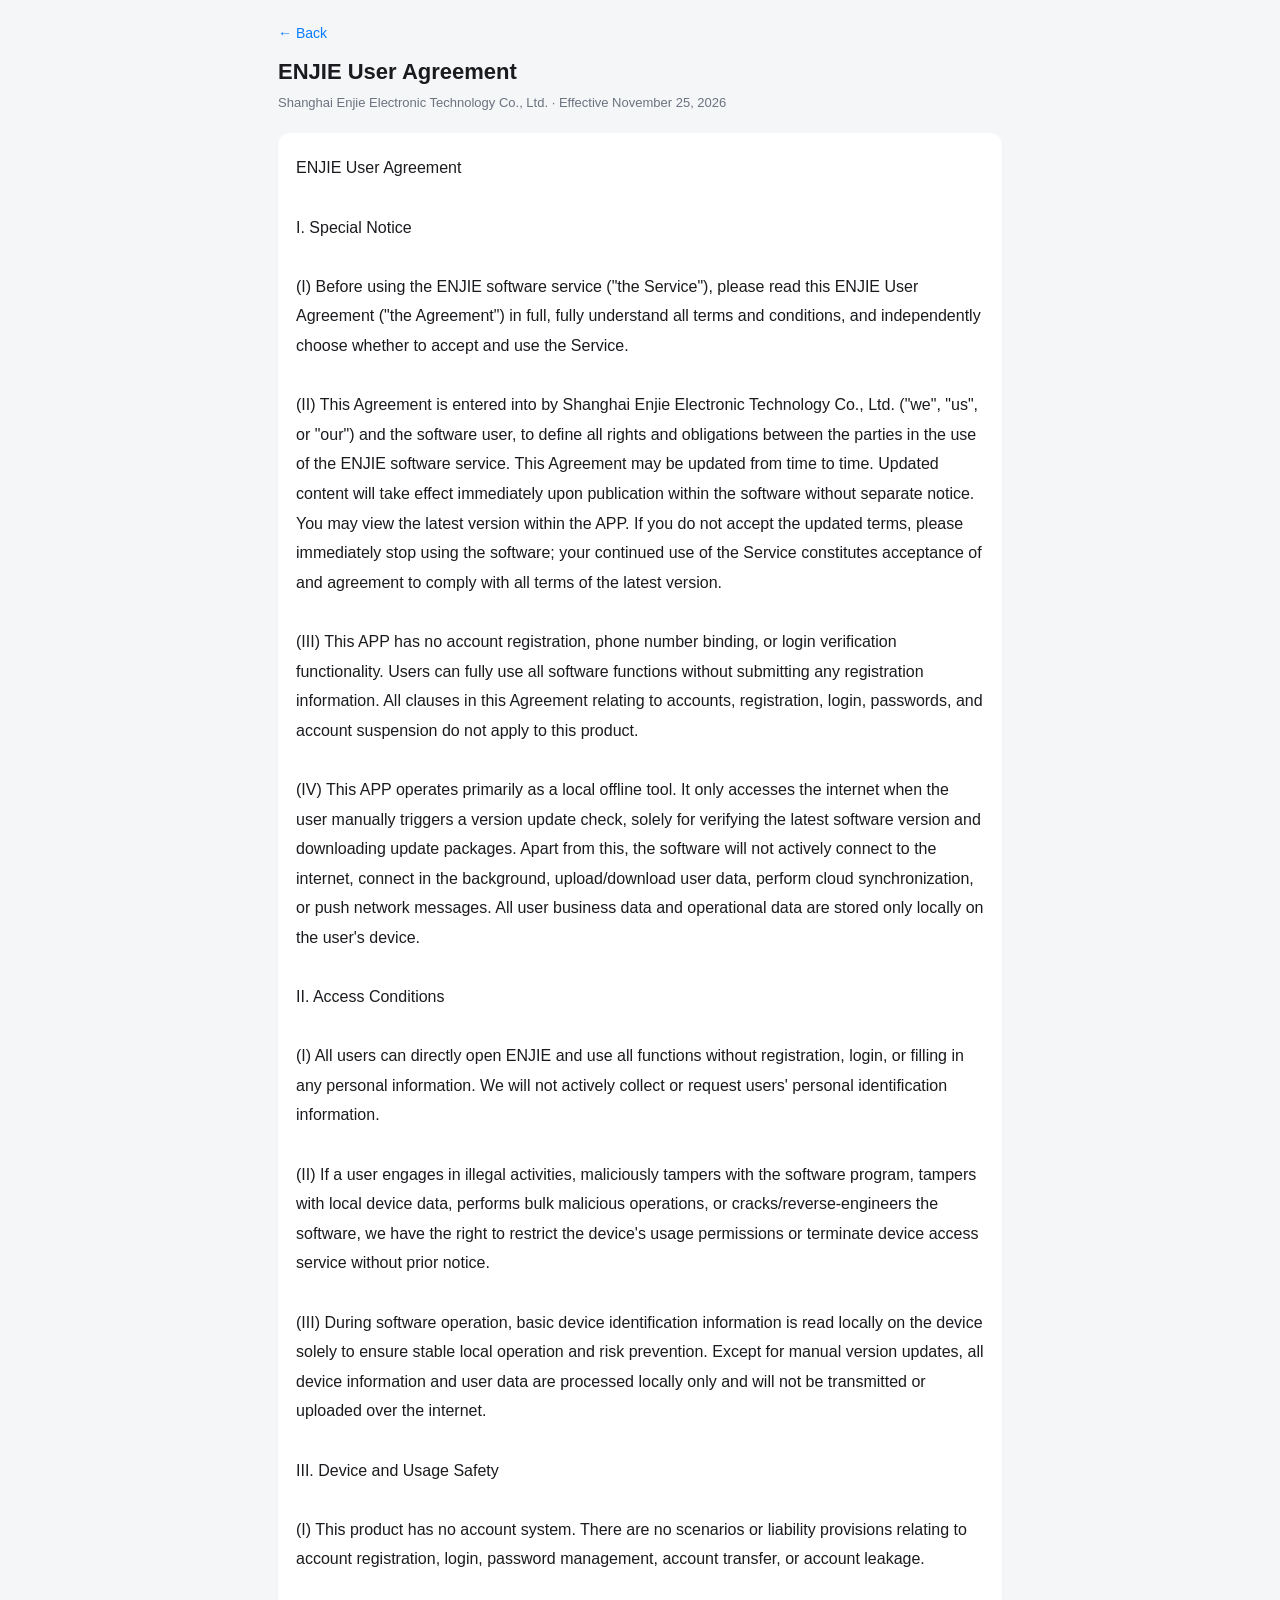
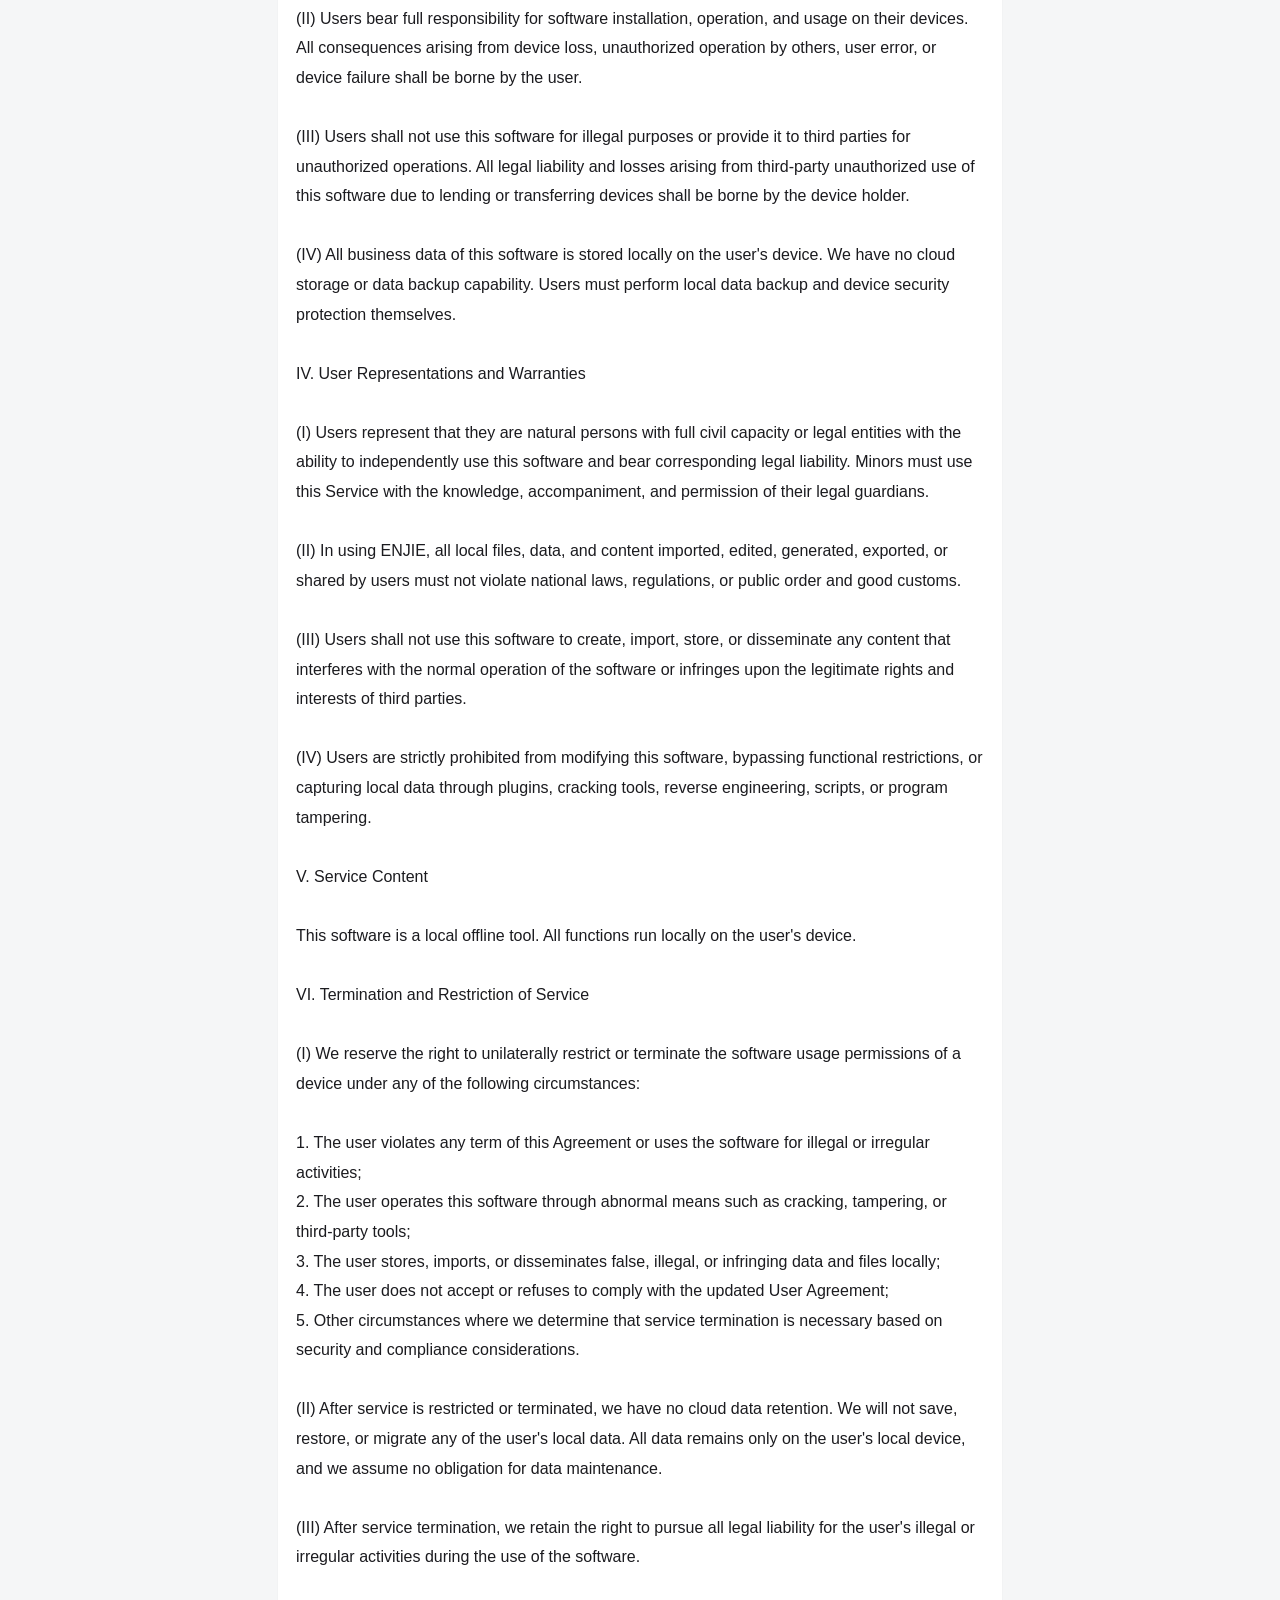
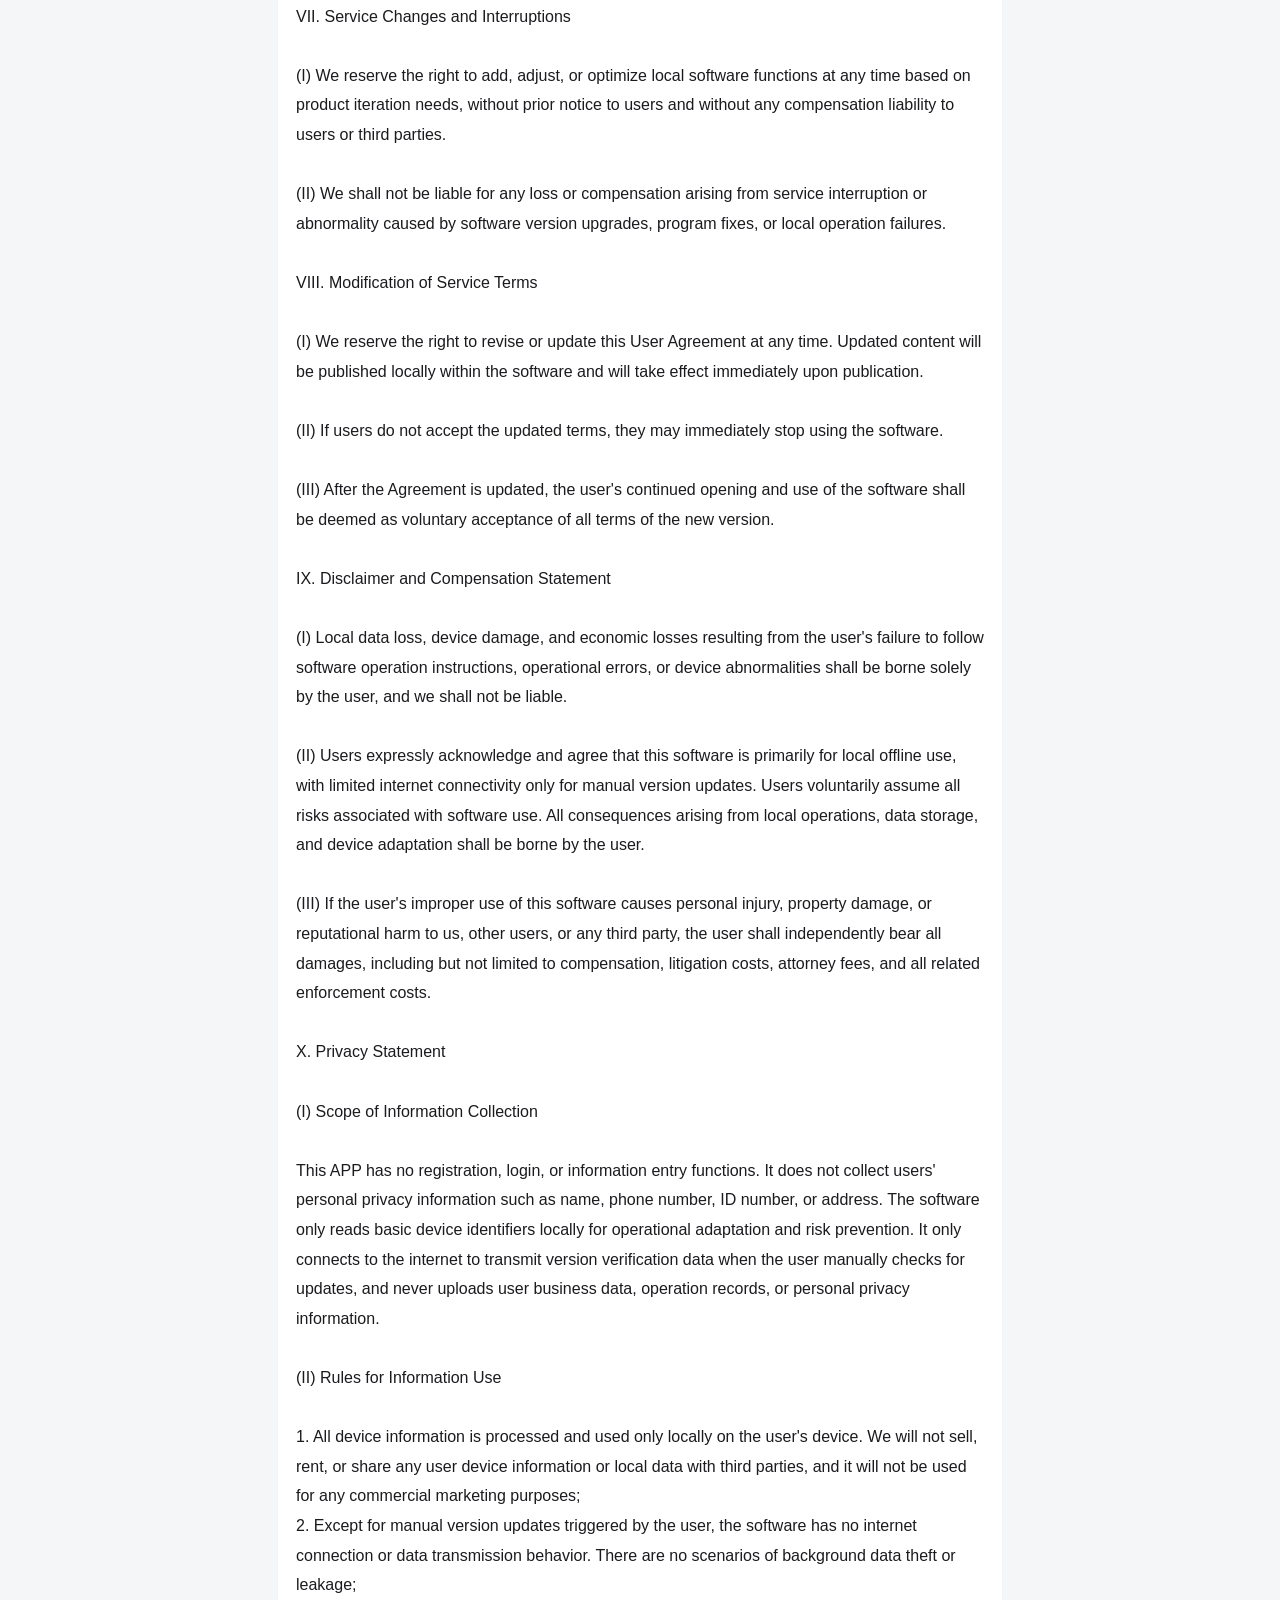
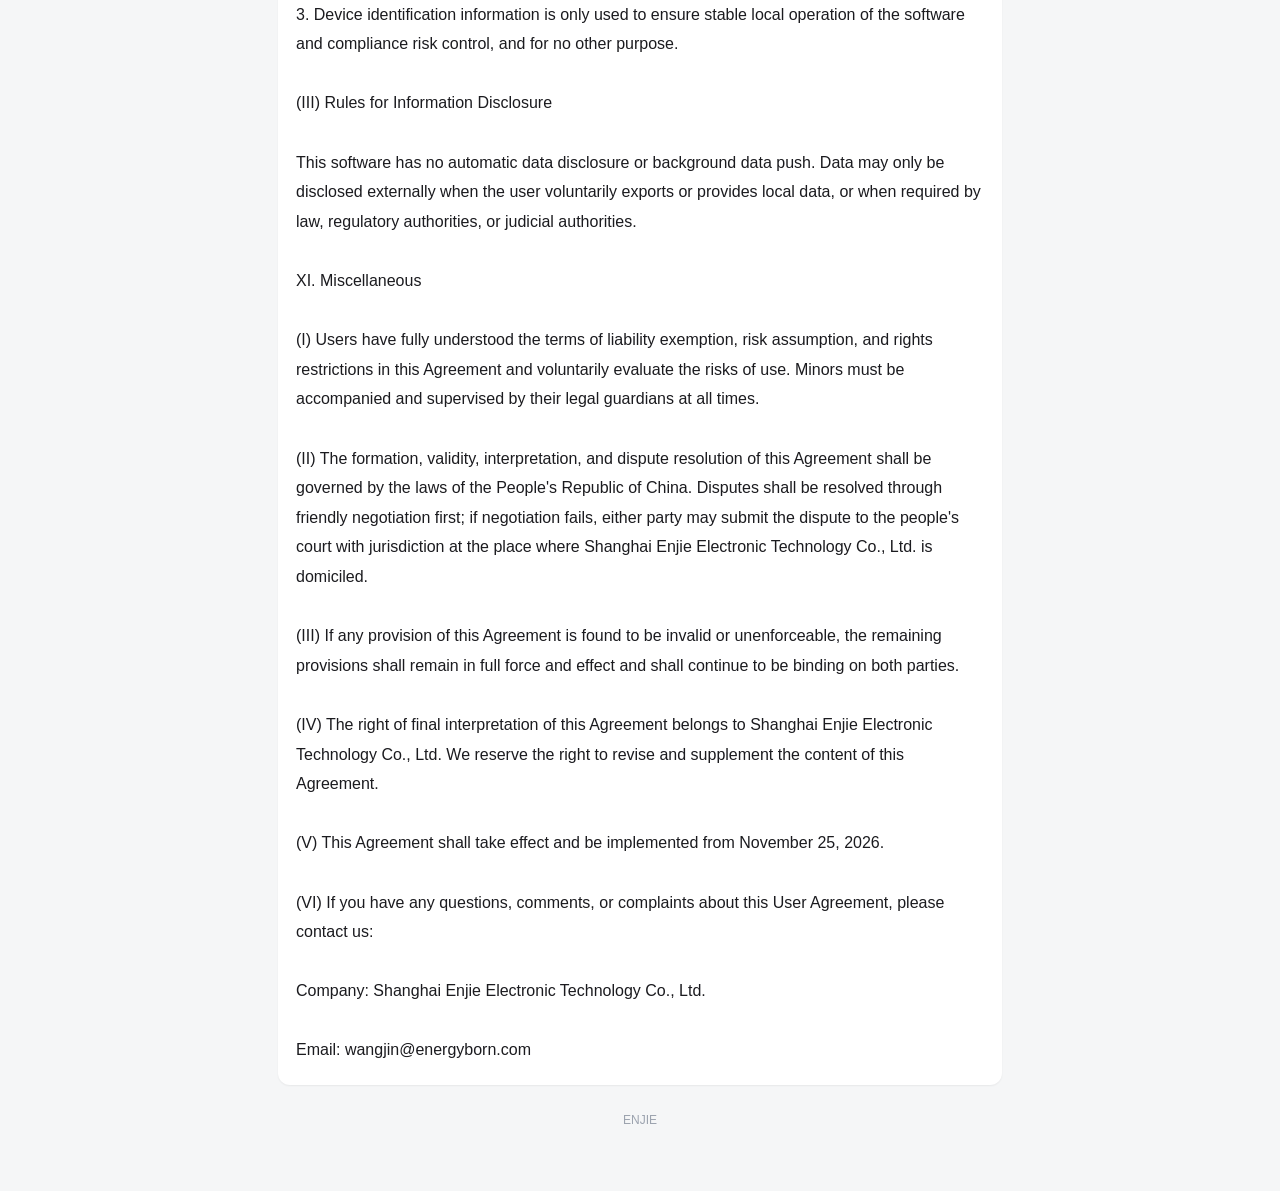
==== agreement-en.html @ 1769cfd1 "Add files via upload" ====
<!doctype html>
<html lang="en">
<head>
<meta charset="utf-8">
<meta name="viewport" content="width=device-width, initial-scale=1">
<title>ENJIE User Agreement</title>
<style>
    :root { color-scheme: light }
    * { box-sizing: border-box }
    body {
      margin: 0; background: #f5f6f7; color: #1b1b1f;
      font-family: -apple-system, BlinkMacSystemFont, "Segoe UI", "PingFang SC", "Microsoft YaHei", sans-serif;
      -webkit-text-size-adjust: 100%;
    }
    main { max-width: 760px; margin: 0 auto; padding: 24px 18px 64px }
    a.back { display: inline-block; margin-bottom: 16px; color: #0a7cff; text-decoration: none; font-size: 14px }
    h1 { font-size: 22px; line-height: 1.35; margin: 0 0 6px; font-weight: 600 }
    p.meta { margin: 0 0 20px; color: #6b7280; font-size: 13px; line-height: 1.6 }
    article {
      background: #fff; border-radius: 12px; padding: 20px 18px;
      white-space: pre-wrap; word-break: break-word;
      font-size: 16px; line-height: 1.85;
      box-shadow: 0 1px 2px rgba(0, 0, 0, .06);
    }
    footer { margin-top: 28px; color: #9ca3af; font-size: 12px; text-align: center }
</style>
</head>
<body>
<main>
  <a class="back" href="./index.html">&larr; Back</a>
  <h1>ENJIE User Agreement</h1>
  <p class="meta">Shanghai Enjie Electronic Technology Co., Ltd. · Effective November 25, 2026</p>
  <article>ENJIE User Agreement

I. Special Notice

(I) Before using the ENJIE software service ("the Service"), please read this ENJIE User Agreement ("the Agreement") in full, fully understand all terms and conditions, and independently choose whether to accept and use the Service.

(II) This Agreement is entered into by Shanghai Enjie Electronic Technology Co., Ltd. ("we", "us", or "our") and the software user, to define all rights and obligations between the parties in the use of the ENJIE software service. This Agreement may be updated from time to time. Updated content will take effect immediately upon publication within the software without separate notice. You may view the latest version within the APP. If you do not accept the updated terms, please immediately stop using the software; your continued use of the Service constitutes acceptance of and agreement to comply with all terms of the latest version.

(III) This APP has no account registration, phone number binding, or login verification functionality. Users can fully use all software functions without submitting any registration information. All clauses in this Agreement relating to accounts, registration, login, passwords, and account suspension do not apply to this product.

(IV) This APP operates primarily as a local offline tool. It only accesses the internet when the user manually triggers a version update check, solely for verifying the latest software version and downloading update packages. Apart from this, the software will not actively connect to the internet, connect in the background, upload/download user data, perform cloud synchronization, or push network messages. All user business data and operational data are stored only locally on the user's device.

II. Access Conditions

(I) All users can directly open ENJIE and use all functions without registration, login, or filling in any personal information. We will not actively collect or request users' personal identification information.

(II) If a user engages in illegal activities, maliciously tampers with the software program, tampers with local device data, performs bulk malicious operations, or cracks/reverse-engineers the software, we have the right to restrict the device's usage permissions or terminate device access service without prior notice.

(III) During software operation, basic device identification information is read locally on the device solely to ensure stable local operation and risk prevention. Except for manual version updates, all device information and user data are processed locally only and will not be transmitted or uploaded over the internet.

III. Device and Usage Safety

(I) This product has no account system. There are no scenarios or liability provisions relating to account registration, login, password management, account transfer, or account leakage.

(II) Users bear full responsibility for software installation, operation, and usage on their devices. All consequences arising from device loss, unauthorized operation by others, user error, or device failure shall be borne by the user.

(III) Users shall not use this software for illegal purposes or provide it to third parties for unauthorized operations. All legal liability and losses arising from third-party unauthorized use of this software due to lending or transferring devices shall be borne by the device holder.

(IV) All business data of this software is stored locally on the user's device. We have no cloud storage or data backup capability. Users must perform local data backup and device security protection themselves.

IV. User Representations and Warranties

(I) Users represent that they are natural persons with full civil capacity or legal entities with the ability to independently use this software and bear corresponding legal liability. Minors must use this Service with the knowledge, accompaniment, and permission of their legal guardians.

(II) In using ENJIE, all local files, data, and content imported, edited, generated, exported, or shared by users must not violate national laws, regulations, or public order and good customs.

(III) Users shall not use this software to create, import, store, or disseminate any content that interferes with the normal operation of the software or infringes upon the legitimate rights and interests of third parties.

(IV) Users are strictly prohibited from modifying this software, bypassing functional restrictions, or capturing local data through plugins, cracking tools, reverse engineering, scripts, or program tampering.

V. Service Content

This software is a local offline tool. All functions run locally on the user's device.

VI. Termination and Restriction of Service

(I) We reserve the right to unilaterally restrict or terminate the software usage permissions of a device under any of the following circumstances:

1. The user violates any term of this Agreement or uses the software for illegal or irregular activities;
2. The user operates this software through abnormal means such as cracking, tampering, or third-party tools;
3. The user stores, imports, or disseminates false, illegal, or infringing data and files locally;
4. The user does not accept or refuses to comply with the updated User Agreement;
5. Other circumstances where we determine that service termination is necessary based on security and compliance considerations.

(II) After service is restricted or terminated, we have no cloud data retention. We will not save, restore, or migrate any of the user's local data. All data remains only on the user's local device, and we assume no obligation for data maintenance.

(III) After service termination, we retain the right to pursue all legal liability for the user's illegal or irregular activities during the use of the software.

VII. Service Changes and Interruptions

(I) We reserve the right to add, adjust, or optimize local software functions at any time based on product iteration needs, without prior notice to users and without any compensation liability to users or third parties.

(II) We shall not be liable for any loss or compensation arising from service interruption or abnormality caused by software version upgrades, program fixes, or local operation failures.

VIII. Modification of Service Terms

(I) We reserve the right to revise or update this User Agreement at any time. Updated content will be published locally within the software and will take effect immediately upon publication.

(II) If users do not accept the updated terms, they may immediately stop using the software.

(III) After the Agreement is updated, the user's continued opening and use of the software shall be deemed as voluntary acceptance of all terms of the new version.

IX. Disclaimer and Compensation Statement

(I) Local data loss, device damage, and economic losses resulting from the user's failure to follow software operation instructions, operational errors, or device abnormalities shall be borne solely by the user, and we shall not be liable.

(II) Users expressly acknowledge and agree that this software is primarily for local offline use, with limited internet connectivity only for manual version updates. Users voluntarily assume all risks associated with software use. All consequences arising from local operations, data storage, and device adaptation shall be borne by the user.

(III) If the user's improper use of this software causes personal injury, property damage, or reputational harm to us, other users, or any third party, the user shall independently bear all damages, including but not limited to compensation, litigation costs, attorney fees, and all related enforcement costs.

X. Privacy Statement

(I) Scope of Information Collection

This APP has no registration, login, or information entry functions. It does not collect users' personal privacy information such as name, phone number, ID number, or address. The software only reads basic device identifiers locally for operational adaptation and risk prevention. It only connects to the internet to transmit version verification data when the user manually checks for updates, and never uploads user business data, operation records, or personal privacy information.

(II) Rules for Information Use

1. All device information is processed and used only locally on the user's device. We will not sell, rent, or share any user device information or local data with third parties, and it will not be used for any commercial marketing purposes;
2. Except for manual version updates triggered by the user, the software has no internet connection or data transmission behavior. There are no scenarios of background data theft or leakage;
3. Device identification information is only used to ensure stable local operation of the software and compliance risk control, and for no other purpose.

(III) Rules for Information Disclosure

This software has no automatic data disclosure or background data push. Data may only be disclosed externally when the user voluntarily exports or provides local data, or when required by law, regulatory authorities, or judicial authorities.

XI. Miscellaneous

(I) Users have fully understood the terms of liability exemption, risk assumption, and rights restrictions in this Agreement and voluntarily evaluate the risks of use. Minors must be accompanied and supervised by their legal guardians at all times.

(II) The formation, validity, interpretation, and dispute resolution of this Agreement shall be governed by the laws of the People's Republic of China. Disputes shall be resolved through friendly negotiation first; if negotiation fails, either party may submit the dispute to the people's court with jurisdiction at the place where Shanghai Enjie Electronic Technology Co., Ltd. is domiciled.

(III) If any provision of this Agreement is found to be invalid or unenforceable, the remaining provisions shall remain in full force and effect and shall continue to be binding on both parties.

(IV) The right of final interpretation of this Agreement belongs to Shanghai Enjie Electronic Technology Co., Ltd. We reserve the right to revise and supplement the content of this Agreement.

(V) This Agreement shall take effect and be implemented from November 25, 2026.

(VI) If you have any questions, comments, or complaints about this User Agreement, please contact us:

Company: Shanghai Enjie Electronic Technology Co., Ltd.

Email: wangjin@energyborn.com</article>
  <footer>ENJIE</footer>
</main>
</body>
</html>
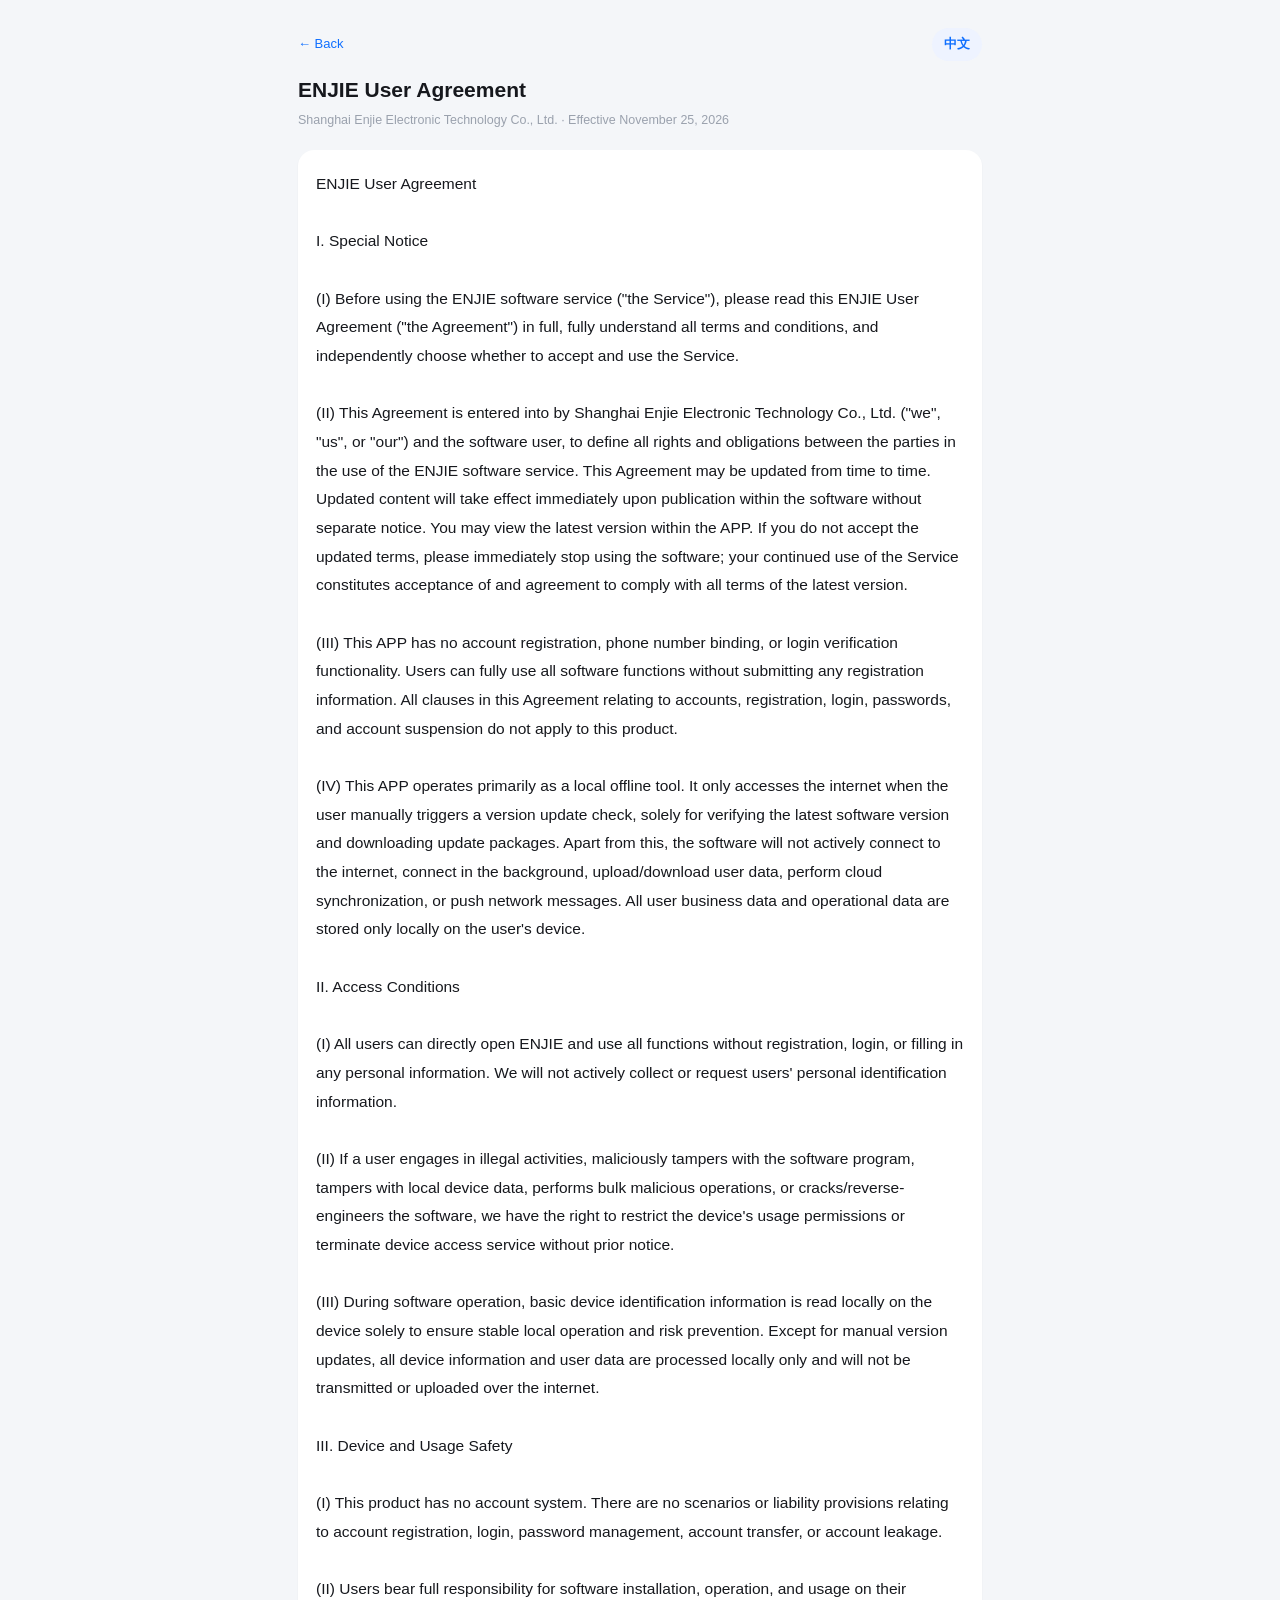
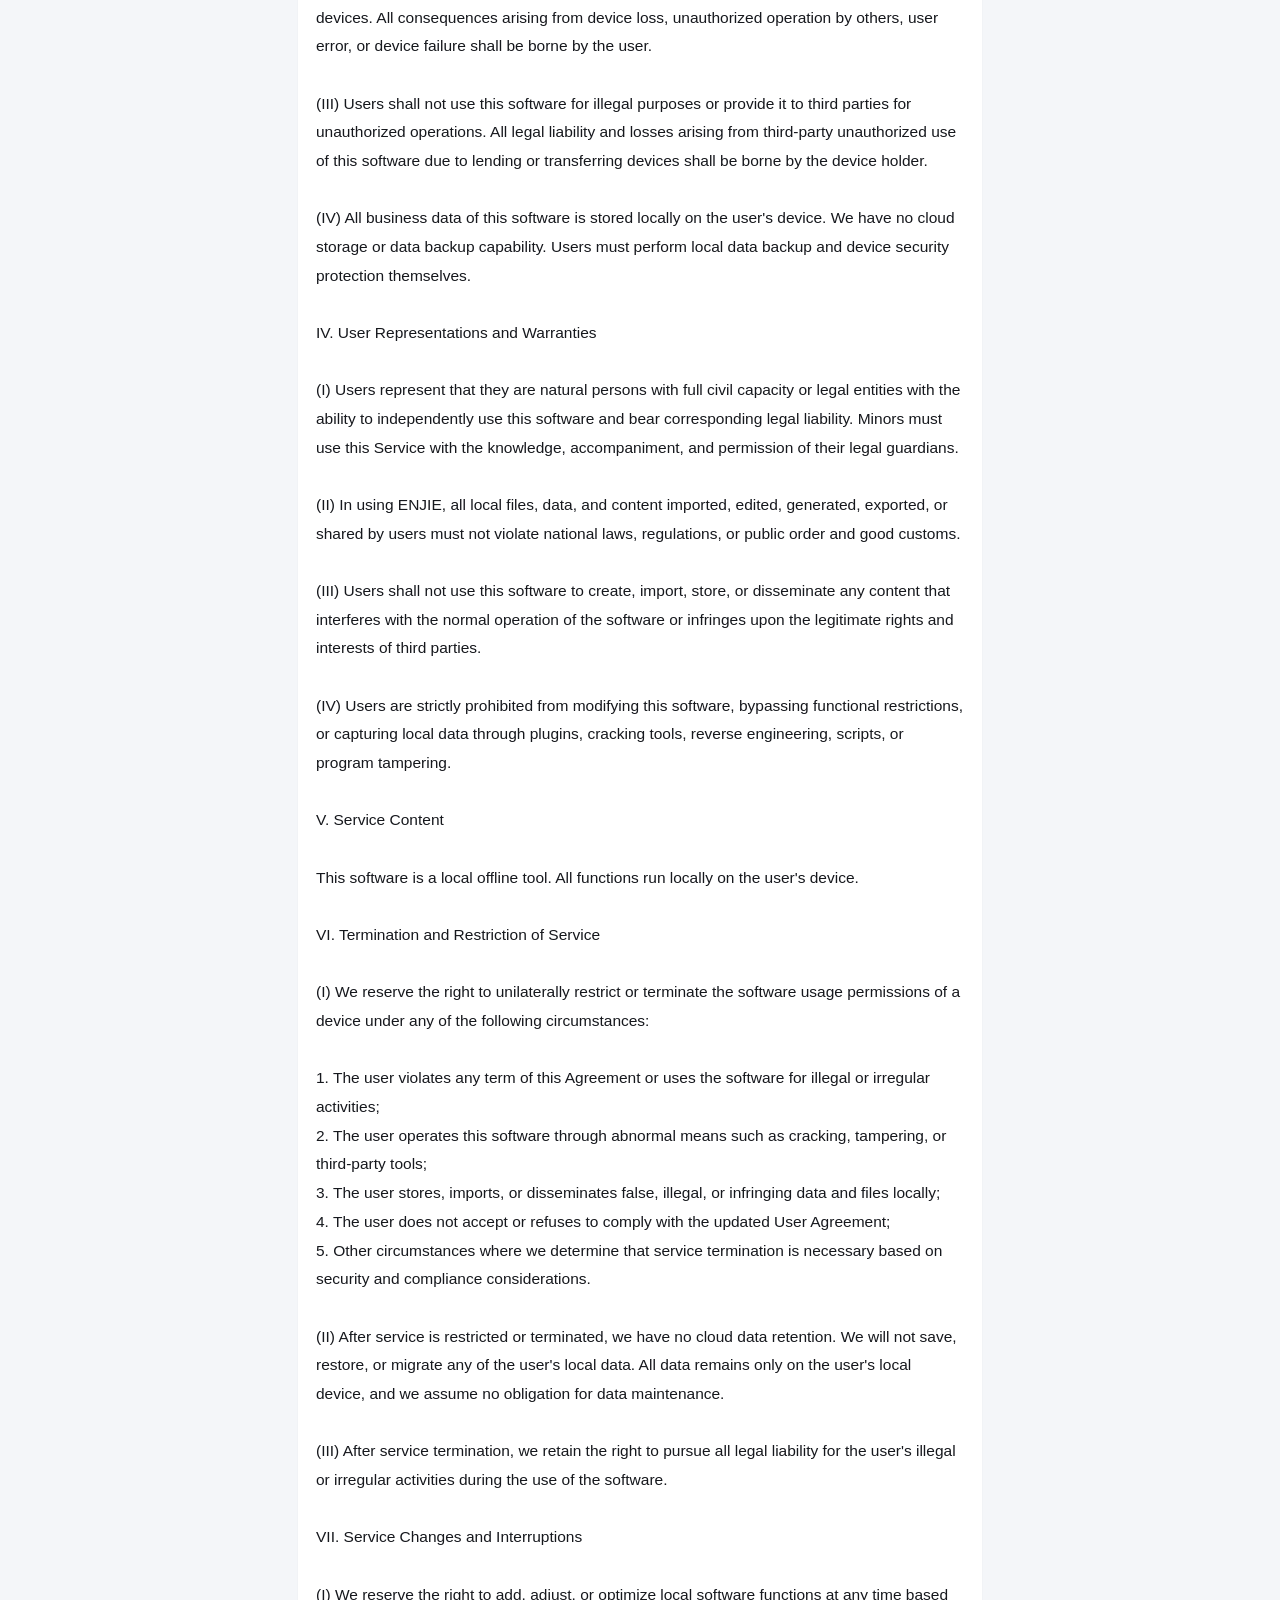
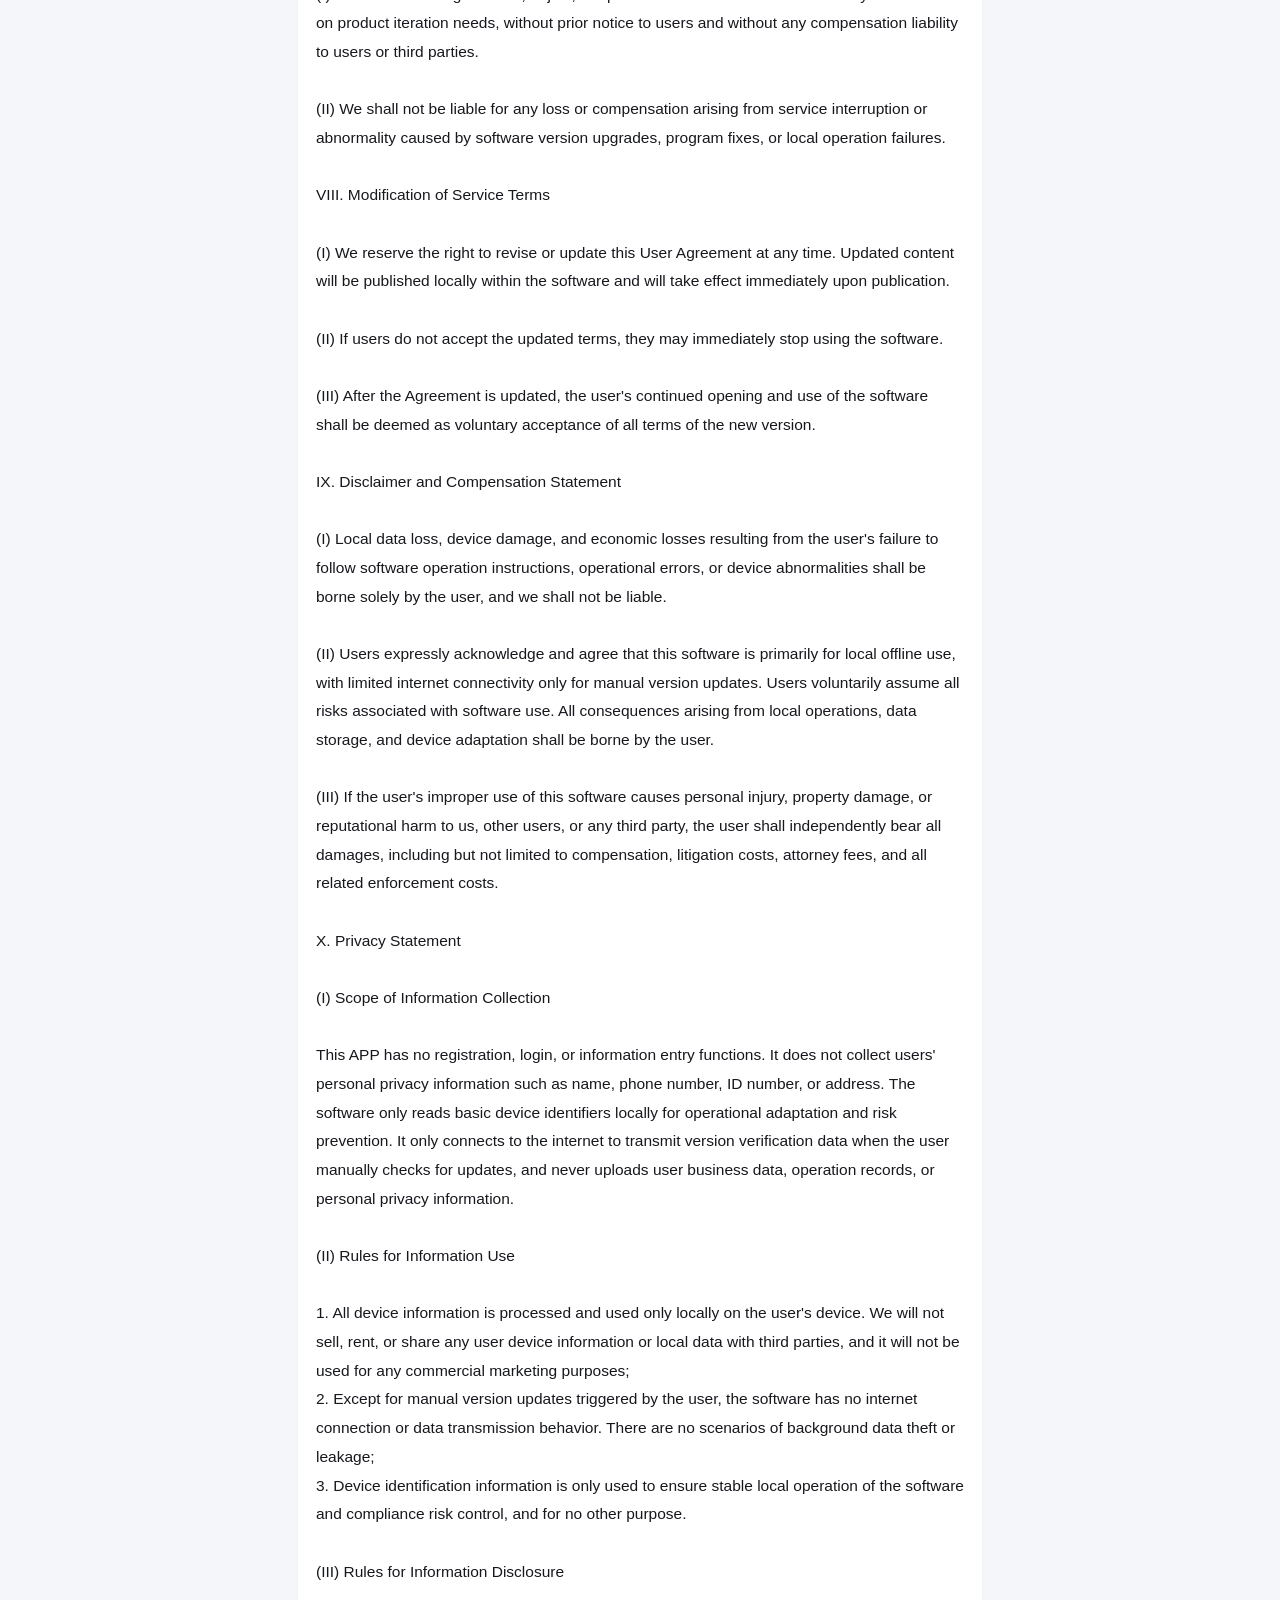
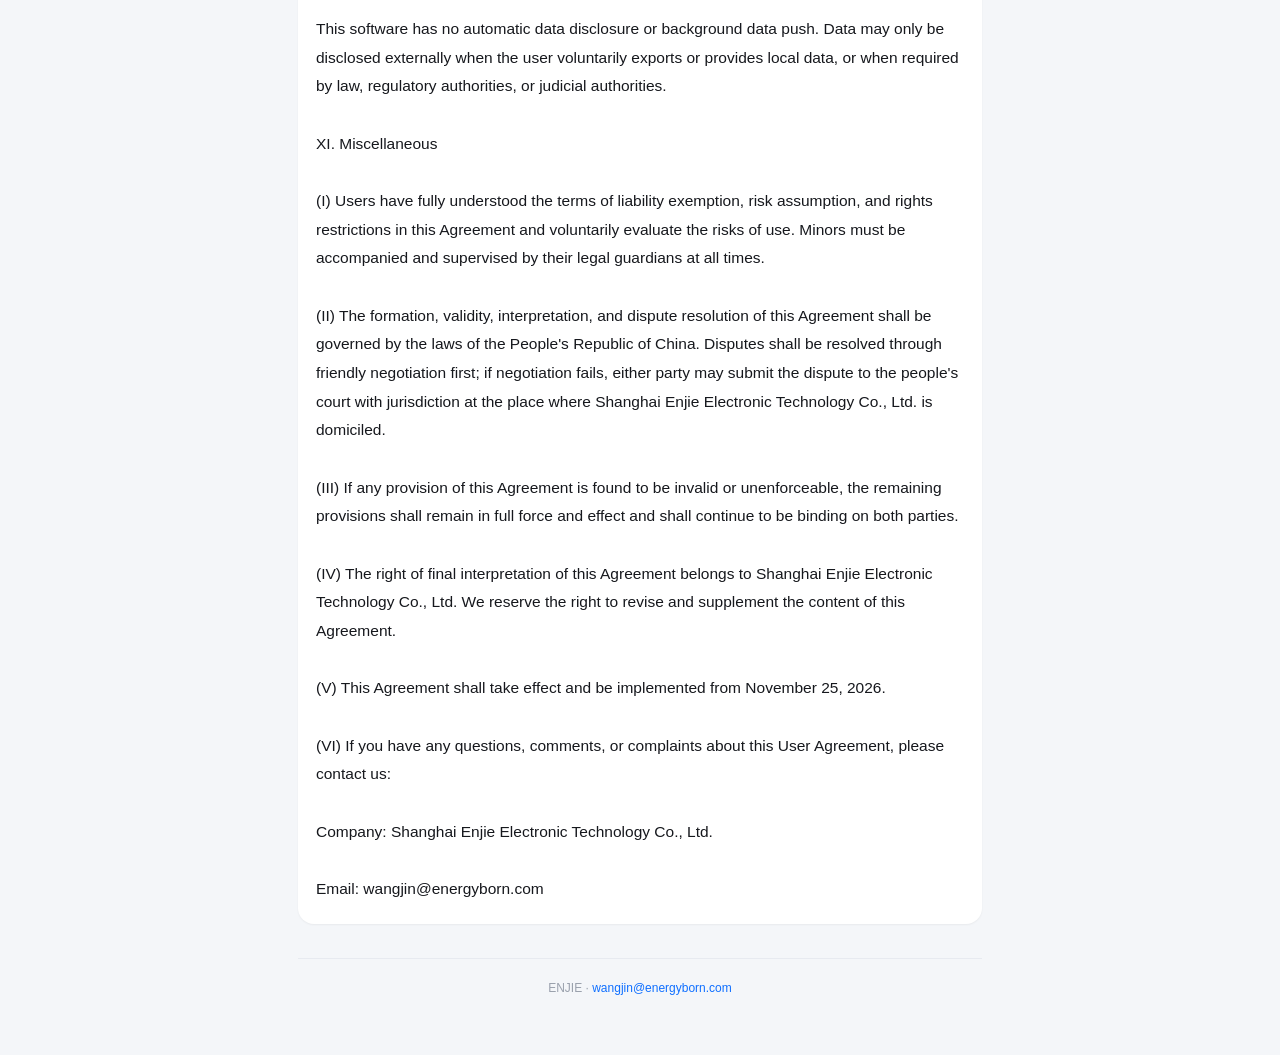
==== commit ca3b0d3a: "Add files via upload" ====
--- a/agreement-en.html
+++ b/agreement-en.html
@@ -4,30 +4,14 @@
 <meta charset="utf-8">
 <meta name="viewport" content="width=device-width, initial-scale=1">
 <title>ENJIE User Agreement</title>
-<style>
-    :root { color-scheme: light }
-    * { box-sizing: border-box }
-    body {
-      margin: 0; background: #f5f6f7; color: #1b1b1f;
-      font-family: -apple-system, BlinkMacSystemFont, "Segoe UI", "PingFang SC", "Microsoft YaHei", sans-serif;
-      -webkit-text-size-adjust: 100%;
-    }
-    main { max-width: 760px; margin: 0 auto; padding: 24px 18px 64px }
-    a.back { display: inline-block; margin-bottom: 16px; color: #0a7cff; text-decoration: none; font-size: 14px }
-    h1 { font-size: 22px; line-height: 1.35; margin: 0 0 6px; font-weight: 600 }
-    p.meta { margin: 0 0 20px; color: #6b7280; font-size: 13px; line-height: 1.6 }
-    article {
-      background: #fff; border-radius: 12px; padding: 20px 18px;
-      white-space: pre-wrap; word-break: break-word;
-      font-size: 16px; line-height: 1.85;
-      box-shadow: 0 1px 2px rgba(0, 0, 0, .06);
-    }
-    footer { margin-top: 28px; color: #9ca3af; font-size: 12px; text-align: center }
-</style>
+<link rel="stylesheet" href="./style.css">
 </head>
 <body>
 <main>
-  <a class="back" href="./index.html">&larr; Back</a>
+  <div class="doc-top">
+    <a href="./index.html">&larr; Back</a>
+    <a class="switch" href="./agreement.html">中文</a>
+  </div>
   <h1>ENJIE User Agreement</h1>
   <p class="meta">Shanghai Enjie Electronic Technology Co., Ltd. · Effective November 25, 2026</p>
   <article>ENJIE User Agreement
@@ -143,7 +127,7 @@
 Company: Shanghai Enjie Electronic Technology Co., Ltd.
 
 Email: wangjin@energyborn.com</article>
-  <footer>ENJIE</footer>
+  <footer>ENJIE · <a href="mailto:wangjin@energyborn.com">wangjin@energyborn.com</a></footer>
 </main>
 </body>
 </html>
--- a/style.css
+++ b/style.css
@@ -0,0 +1,154 @@
+:root {
+  color-scheme: light;
+  --brand: #0f6fff;
+  --brand-soft: #eef3ff;
+  --bg: #f4f6f9;
+  --card: #ffffff;
+  --text: #16181d;
+  --sub: #6b7280;
+  --muted: #9aa1ad;
+  --line: #e7eaf0;
+  --radius: 16px;
+  --shadow: 0 1px 2px rgba(22, 24, 29, .05);
+  --shadow-hover: 0 6px 18px rgba(22, 24, 29, .09);
+}
+
+* { box-sizing: border-box }
+
+body {
+  margin: 0;
+  background: var(--bg);
+  color: var(--text);
+  font-family: -apple-system, BlinkMacSystemFont, "Segoe UI", "PingFang SC", "Microsoft YaHei", sans-serif;
+  -webkit-text-size-adjust: 100%;
+  line-height: 1.75;
+}
+
+main { max-width: 720px; margin: 0 auto; padding: 28px 18px 56px }
+
+/* ---------- 语言切换 ---------- */
+.lang-zh .en, .lang-en .zh { display: none !important }
+
+.top {
+  display: flex; align-items: center; justify-content: space-between;
+  gap: 12px; margin-bottom: 6px;
+}
+.brand {
+  font-size: 22px; font-weight: 700; letter-spacing: 3px;
+  color: var(--brand); text-decoration: none;
+}
+.lang {
+  display: inline-flex; padding: 3px; border-radius: 999px;
+  background: #e9edf4; gap: 2px;
+}
+.lang button {
+  appearance: none; border: 0; cursor: pointer;
+  padding: 6px 14px; border-radius: 999px;
+  background: transparent; color: var(--sub);
+  font-size: 12.5px; font-weight: 600; font-family: inherit;
+  transition: background .15s ease, color .15s ease;
+}
+.lang button.on { background: #fff; color: var(--brand); box-shadow: 0 1px 3px rgba(22, 24, 29, .1) }
+
+.tagline { margin: 0 0 18px; font-size: 12.5px; color: var(--muted) }
+
+.lead {
+  margin: 0 0 26px; padding: 15px 18px;
+  background: var(--card); border-radius: var(--radius);
+  border-left: 3px solid var(--brand);
+  box-shadow: var(--shadow);
+  font-size: 14px;
+}
+
+/* ---------- 区块 ---------- */
+section { margin-top: 26px }
+h2 {
+  display: flex; align-items: center; gap: 8px;
+  margin: 0 0 12px; font-size: 13.5px; font-weight: 600;
+  color: var(--sub); letter-spacing: .3px;
+}
+
+/* ---------- 卡片链接 ---------- */
+ul.cards { list-style: none; margin: 0; padding: 0; display: grid; gap: 10px }
+ul.cards a {
+  position: relative; display: block; padding: 15px 44px 15px 18px;
+  background: var(--card); border-radius: var(--radius);
+  color: inherit; text-decoration: none;
+  box-shadow: var(--shadow);
+  transition: transform .12s ease, box-shadow .12s ease;
+}
+ul.cards a::after {
+  content: "\2192"; position: absolute; right: 18px; top: 50%;
+  transform: translateY(-50%); color: var(--brand); font-size: 15px;
+}
+ul.cards a:hover { box-shadow: var(--shadow-hover) }
+ul.cards a:active { transform: scale(.995) }
+.t { display: block; font-size: 15px; font-weight: 600; margin-bottom: 3px }
+.d { display: block; font-size: 12.5px; color: var(--sub); line-height: 1.6 }
+
+/* ---------- 版本信息 ---------- */
+.rows { display: grid; gap: 10px }
+.row {
+  display: flex; align-items: center; gap: 12px;
+  padding: 15px 18px; background: var(--card);
+  border-radius: var(--radius); box-shadow: var(--shadow);
+}
+.row .grow { flex: 1; min-width: 0 }
+.row .rt { font-size: 14px; font-weight: 600; margin-bottom: 2px }
+.row .rd { font-size: 12.5px; color: var(--sub) }
+.row b { color: var(--text); font-variant-numeric: tabular-nums }
+.btn {
+  flex: none; display: inline-block; padding: 9px 16px; border-radius: 999px;
+  background: var(--brand); color: #fff; text-decoration: none;
+  font-size: 13px; font-weight: 600; white-space: nowrap;
+}
+.btn.ghost { background: var(--brand-soft); color: var(--brand); font-weight: 500 }
+
+/* ---------- FAQ ---------- */
+.faq { display: grid; gap: 10px }
+details {
+  background: var(--card); border-radius: var(--radius);
+  box-shadow: var(--shadow); overflow: hidden;
+}
+details summary {
+  cursor: pointer; list-style: none; padding: 15px 44px 15px 18px;
+  position: relative; font-size: 14px; font-weight: 600;
+}
+details summary::-webkit-details-marker { display: none }
+details summary::after {
+  content: "+"; position: absolute; right: 18px; top: 50%;
+  transform: translateY(-50%); color: var(--brand); font-size: 17px; font-weight: 400;
+}
+details[open] summary::after { content: "\2212" }
+details .a {
+  padding: 0 18px 16px; font-size: 13.5px; color: #3c414b; line-height: 1.8;
+}
+details .a p { margin: 0 0 8px }
+details .a p:last-child { margin-bottom: 0 }
+details .a a { color: var(--brand) }
+
+/* ---------- 文档页 ---------- */
+.doc-top {
+  display: flex; align-items: center; justify-content: space-between;
+  gap: 12px; margin-bottom: 14px; font-size: 13px;
+}
+.doc-top a { color: var(--brand); text-decoration: none }
+.doc-top a.switch {
+  padding: 5px 12px; border-radius: 999px; background: var(--brand-soft);
+  font-weight: 600;
+}
+h1 { font-size: 21px; line-height: 1.4; margin: 0 0 6px; font-weight: 600 }
+p.meta { margin: 0 0 18px; color: var(--muted); font-size: 12.5px }
+article {
+  background: var(--card); border-radius: var(--radius); padding: 20px 18px;
+  white-space: pre-wrap; word-break: break-word;
+  font-size: 15.5px; line-height: 1.85; box-shadow: var(--shadow);
+}
+article a { color: var(--brand) }
+
+/* ---------- 页脚 ---------- */
+footer {
+  margin-top: 34px; padding-top: 18px; border-top: 1px solid var(--line);
+  color: var(--muted); font-size: 12px; line-height: 1.9; text-align: center;
+}
+footer a { color: var(--brand); text-decoration: none }
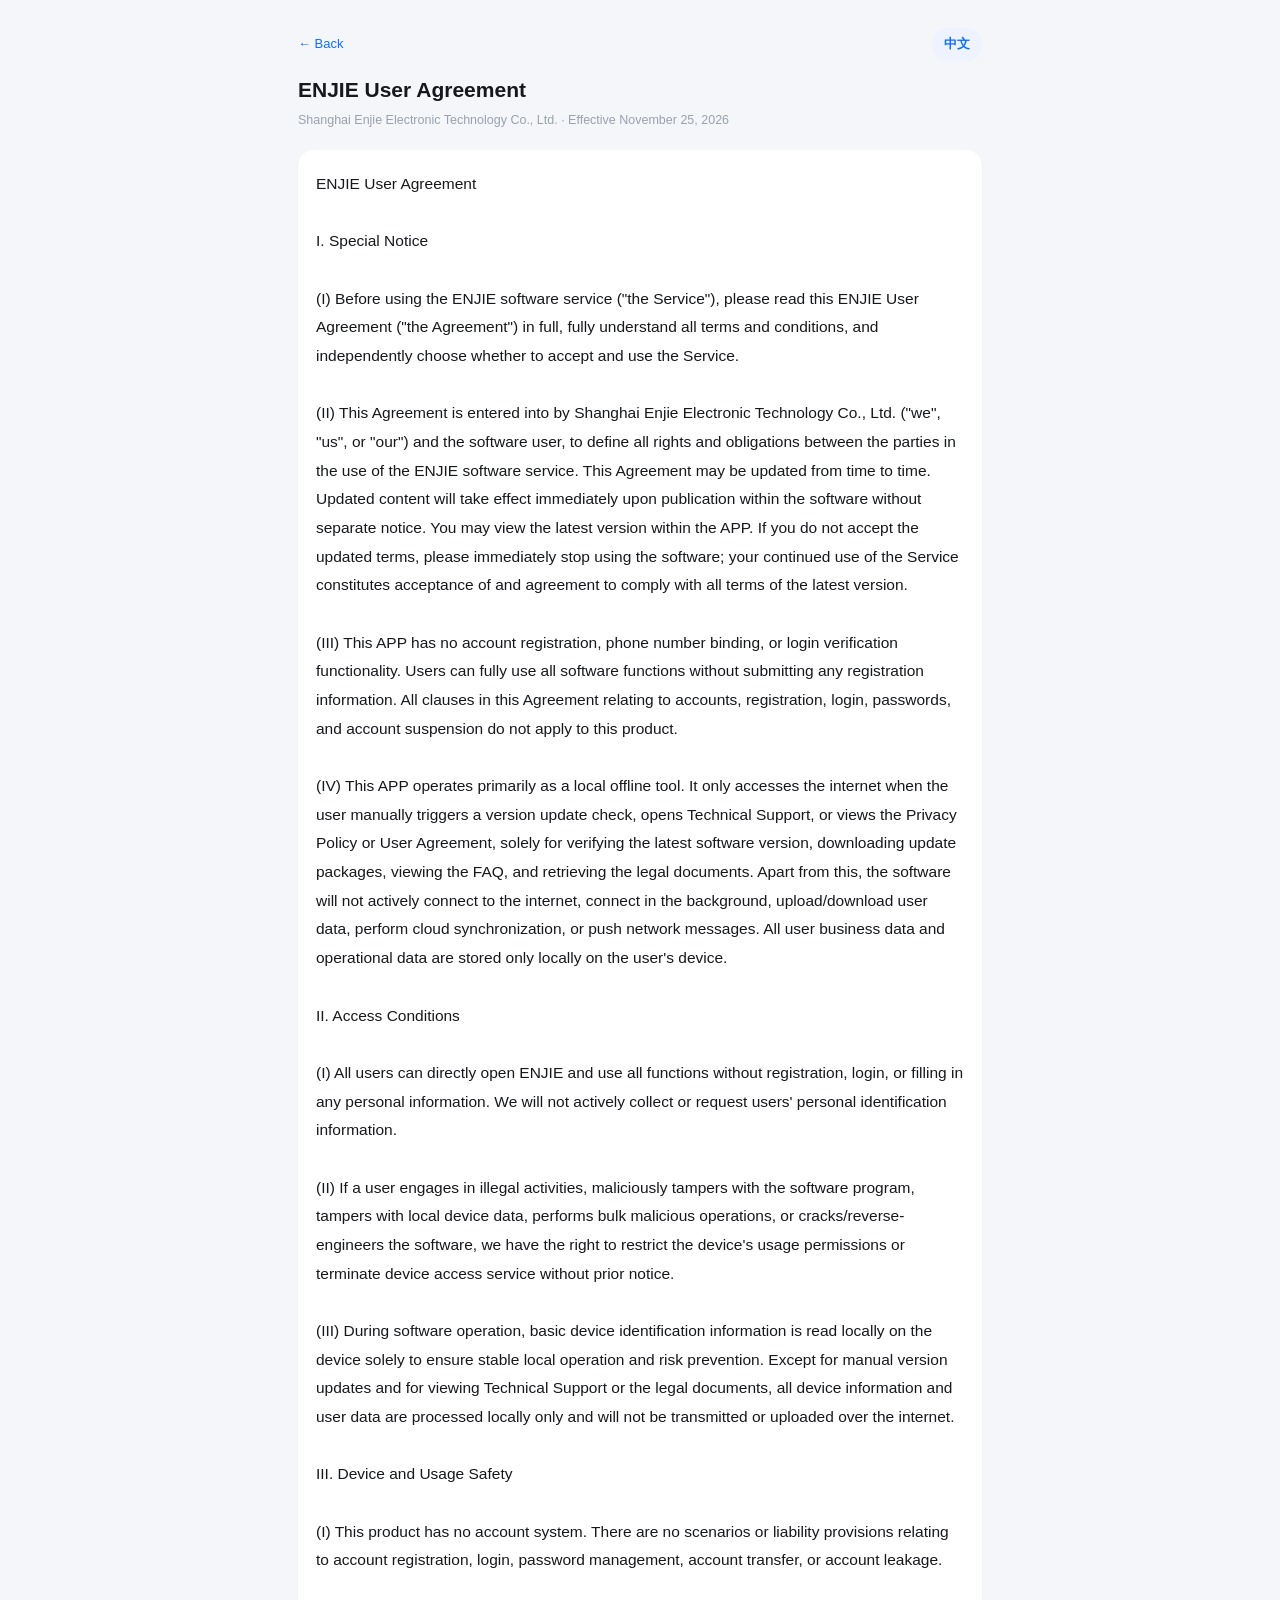
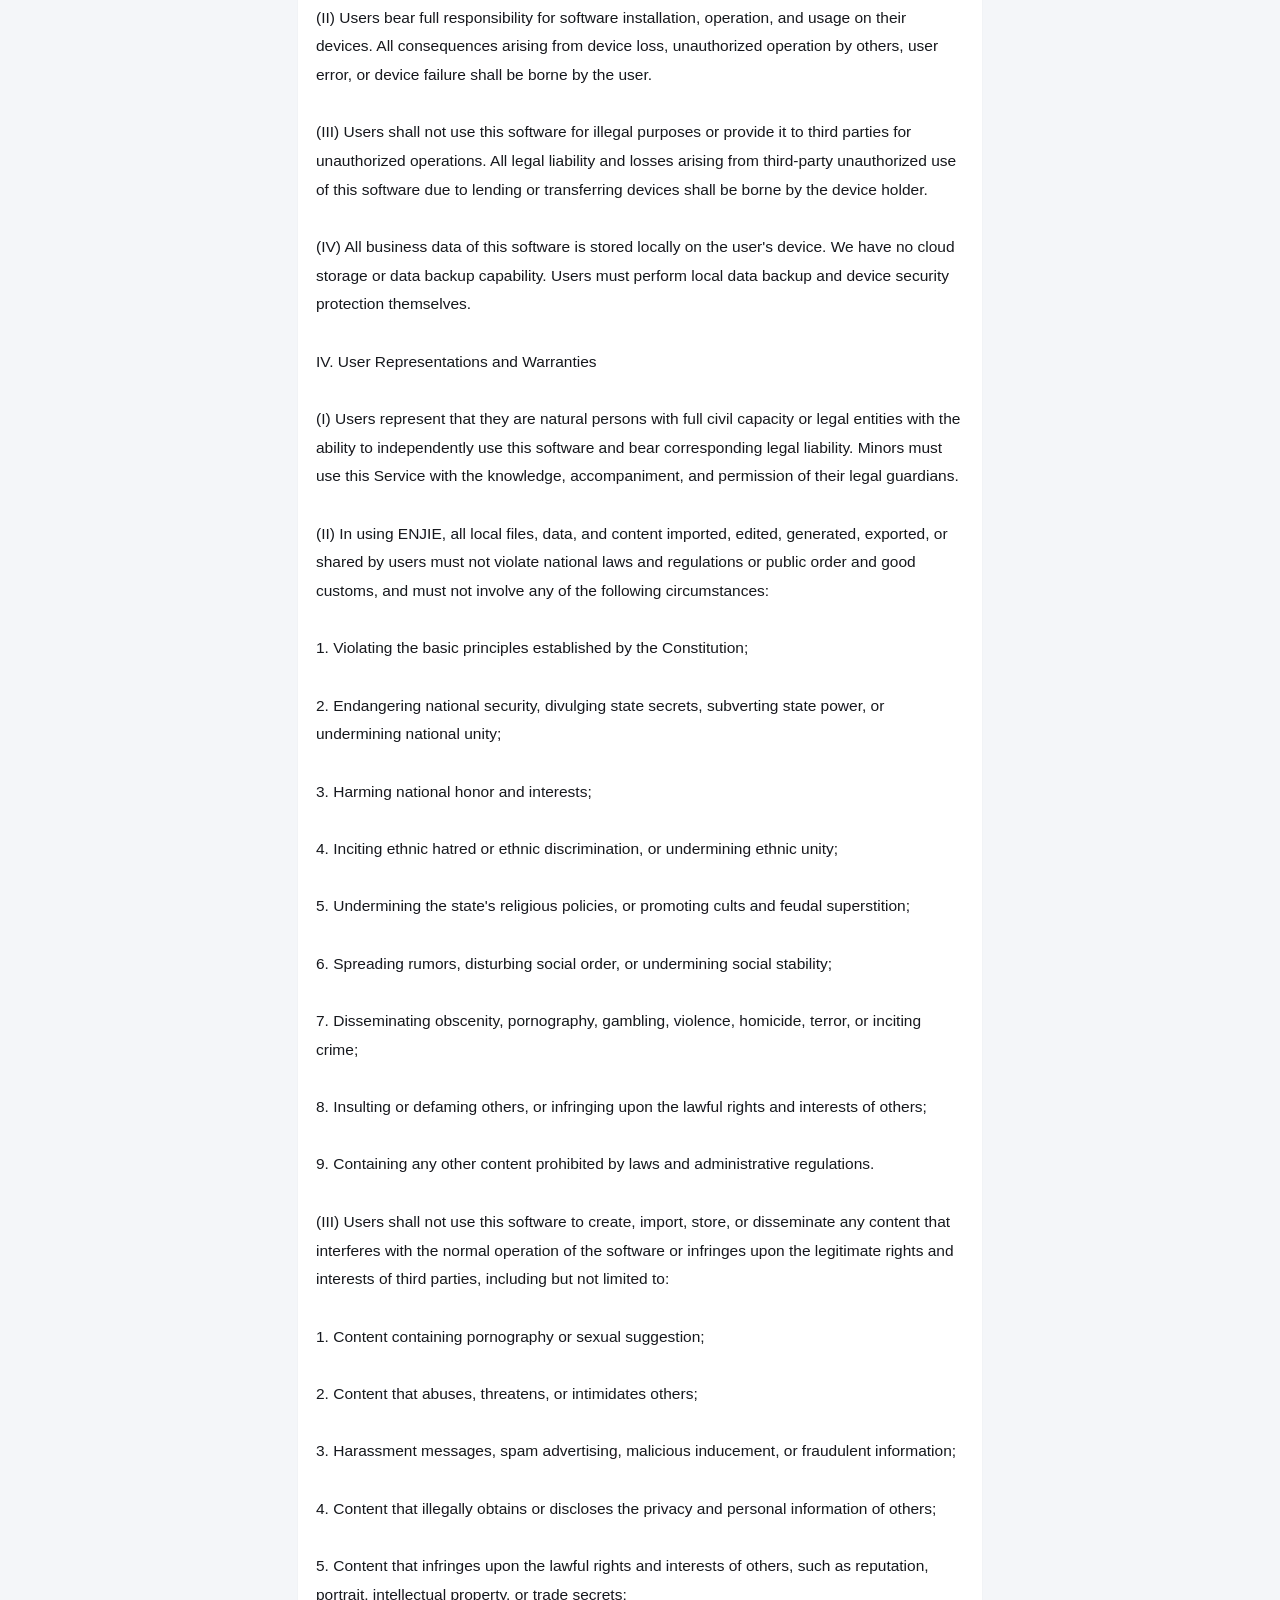
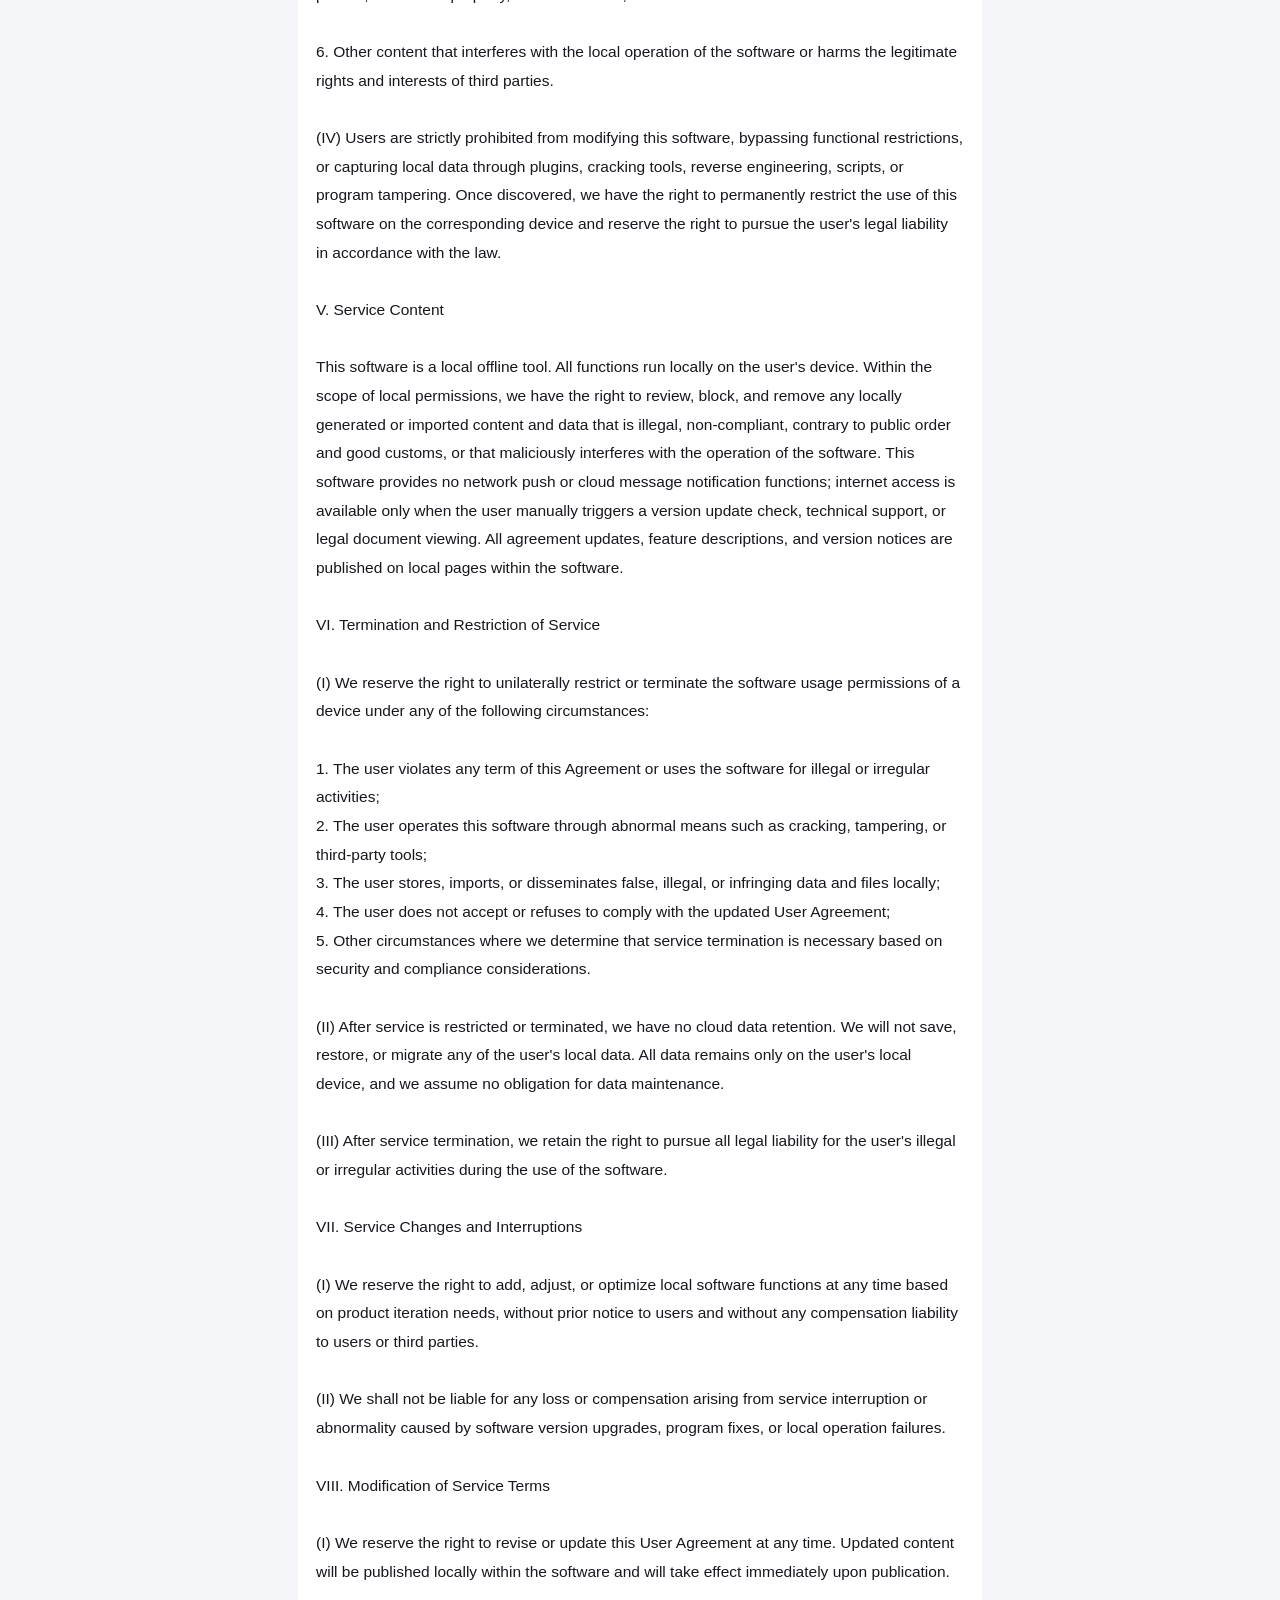
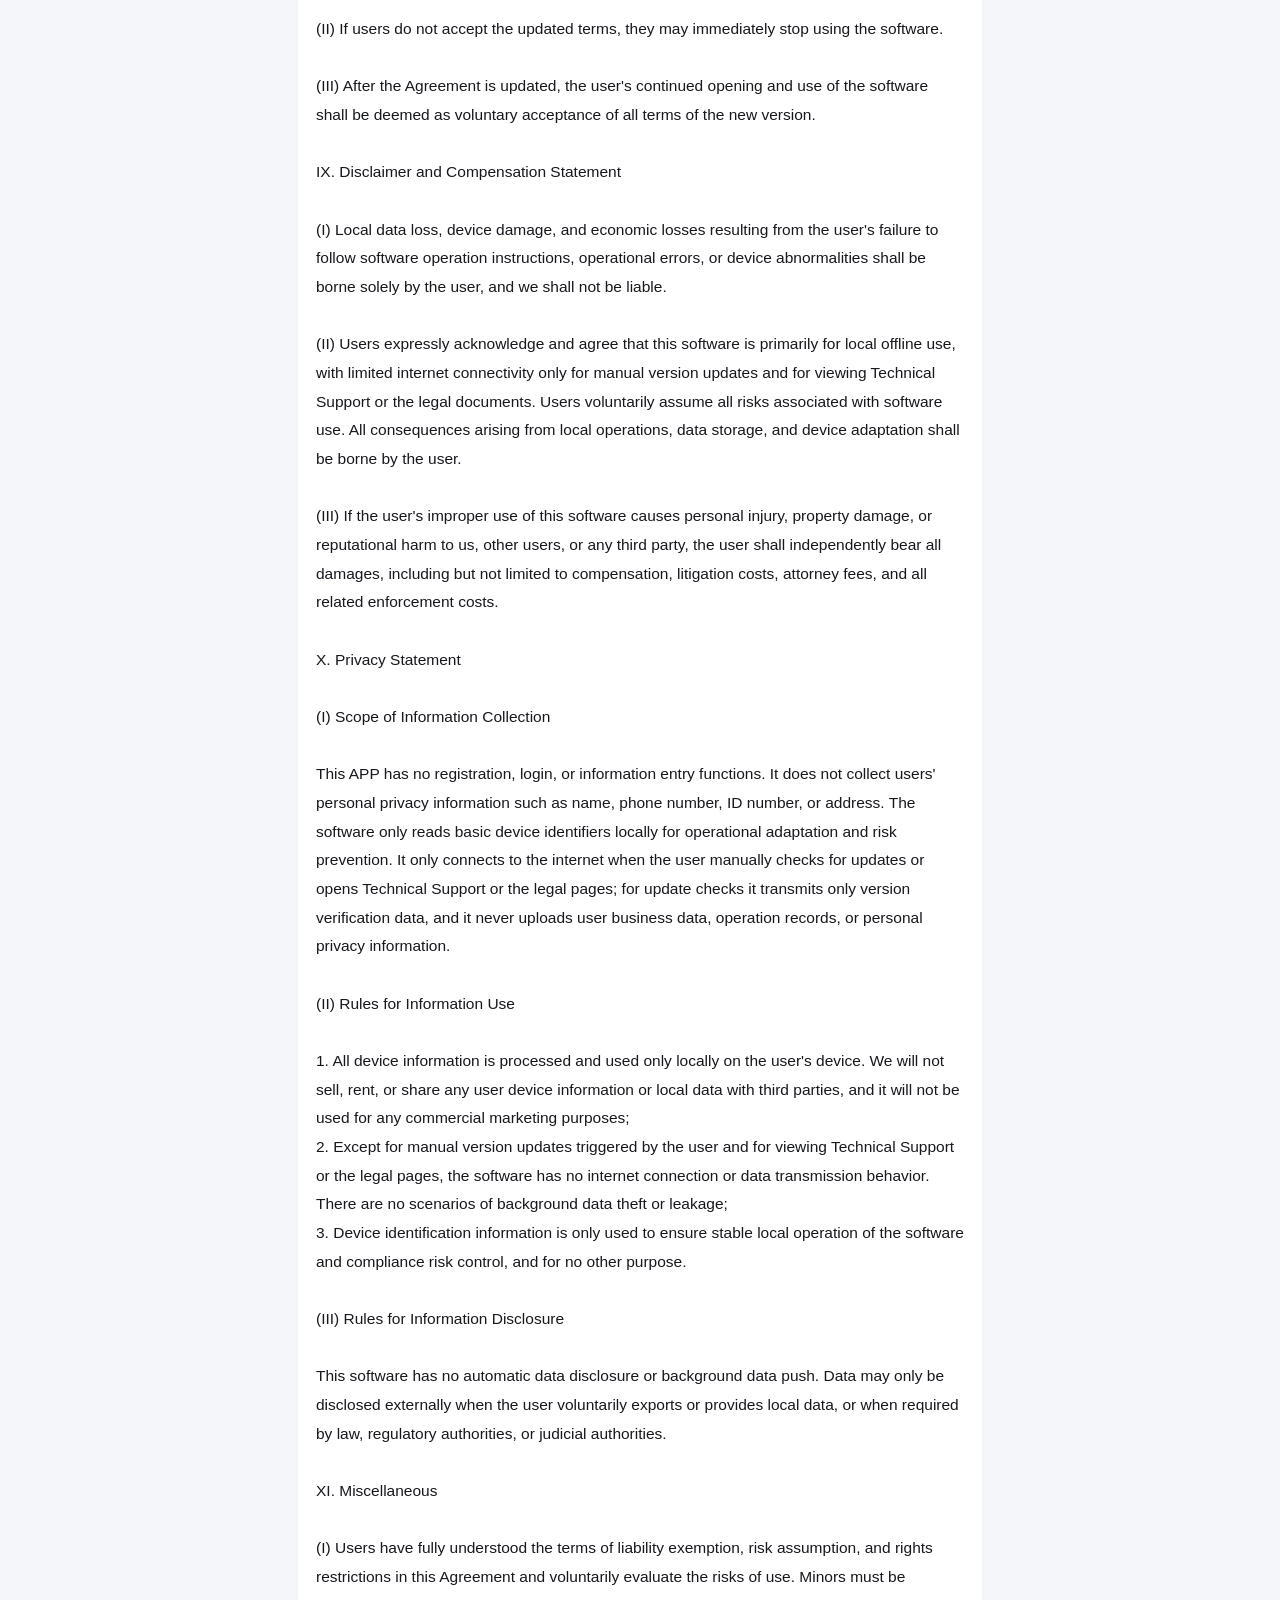
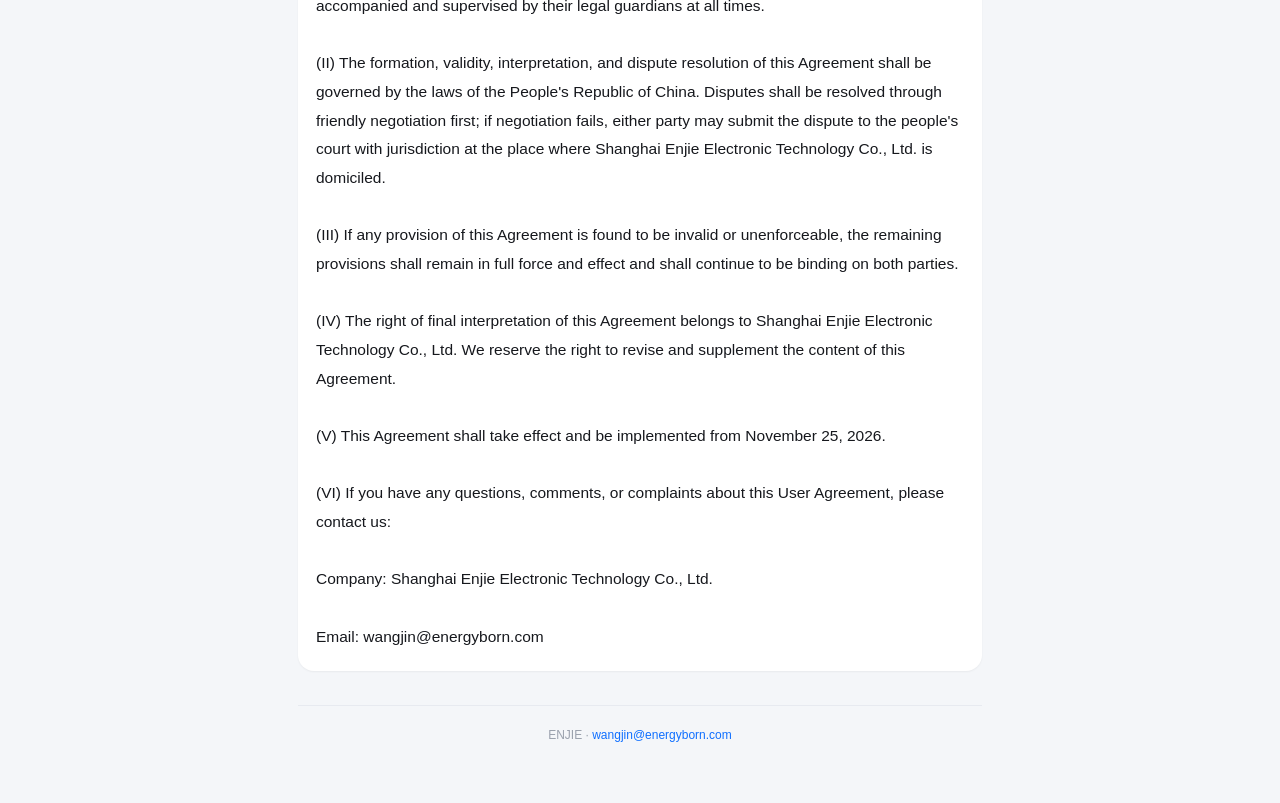
==== commit ffdbb31d: "Add files via upload" ====
--- a/agreement-en.html
+++ b/agreement-en.html
@@ -24,7 +24,7 @@
 
 (III) This APP has no account registration, phone number binding, or login verification functionality. Users can fully use all software functions without submitting any registration information. All clauses in this Agreement relating to accounts, registration, login, passwords, and account suspension do not apply to this product.
 
-(IV) This APP operates primarily as a local offline tool. It only accesses the internet when the user manually triggers a version update check, solely for verifying the latest software version and downloading update packages. Apart from this, the software will not actively connect to the internet, connect in the background, upload/download user data, perform cloud synchronization, or push network messages. All user business data and operational data are stored only locally on the user's device.
+(IV) This APP operates primarily as a local offline tool. It only accesses the internet when the user manually triggers a version update check, opens Technical Support, or views the Privacy Policy or User Agreement, solely for verifying the latest software version, downloading update packages, viewing the FAQ, and retrieving the legal documents. Apart from this, the software will not actively connect to the internet, connect in the background, upload/download user data, perform cloud synchronization, or push network messages. All user business data and operational data are stored only locally on the user's device.
 
 II. Access Conditions
 
@@ -32,7 +32,7 @@
 
 (II) If a user engages in illegal activities, maliciously tampers with the software program, tampers with local device data, performs bulk malicious operations, or cracks/reverse-engineers the software, we have the right to restrict the device's usage permissions or terminate device access service without prior notice.
 
-(III) During software operation, basic device identification information is read locally on the device solely to ensure stable local operation and risk prevention. Except for manual version updates, all device information and user data are processed locally only and will not be transmitted or uploaded over the internet.
+(III) During software operation, basic device identification information is read locally on the device solely to ensure stable local operation and risk prevention. Except for manual version updates and for viewing Technical Support or the legal documents, all device information and user data are processed locally only and will not be transmitted or uploaded over the internet.
 
 III. Device and Usage Safety
 
@@ -48,15 +48,45 @@
 
 (I) Users represent that they are natural persons with full civil capacity or legal entities with the ability to independently use this software and bear corresponding legal liability. Minors must use this Service with the knowledge, accompaniment, and permission of their legal guardians.
 
-(II) In using ENJIE, all local files, data, and content imported, edited, generated, exported, or shared by users must not violate national laws, regulations, or public order and good customs.
+(II) In using ENJIE, all local files, data, and content imported, edited, generated, exported, or shared by users must not violate national laws and regulations or public order and good customs, and must not involve any of the following circumstances:
 
-(III) Users shall not use this software to create, import, store, or disseminate any content that interferes with the normal operation of the software or infringes upon the legitimate rights and interests of third parties.
+1. Violating the basic principles established by the Constitution;
 
-(IV) Users are strictly prohibited from modifying this software, bypassing functional restrictions, or capturing local data through plugins, cracking tools, reverse engineering, scripts, or program tampering.
+2. Endangering national security, divulging state secrets, subverting state power, or undermining national unity;
+
+3. Harming national honor and interests;
+
+4. Inciting ethnic hatred or ethnic discrimination, or undermining ethnic unity;
+
+5. Undermining the state's religious policies, or promoting cults and feudal superstition;
+
+6. Spreading rumors, disturbing social order, or undermining social stability;
+
+7. Disseminating obscenity, pornography, gambling, violence, homicide, terror, or inciting crime;
+
+8. Insulting or defaming others, or infringing upon the lawful rights and interests of others;
+
+9. Containing any other content prohibited by laws and administrative regulations.
+
+(III) Users shall not use this software to create, import, store, or disseminate any content that interferes with the normal operation of the software or infringes upon the legitimate rights and interests of third parties, including but not limited to:
+
+1. Content containing pornography or sexual suggestion;
+
+2. Content that abuses, threatens, or intimidates others;
+
+3. Harassment messages, spam advertising, malicious inducement, or fraudulent information;
+
+4. Content that illegally obtains or discloses the privacy and personal information of others;
+
+5. Content that infringes upon the lawful rights and interests of others, such as reputation, portrait, intellectual property, or trade secrets;
+
+6. Other content that interferes with the local operation of the software or harms the legitimate rights and interests of third parties.
+
+(IV) Users are strictly prohibited from modifying this software, bypassing functional restrictions, or capturing local data through plugins, cracking tools, reverse engineering, scripts, or program tampering. Once discovered, we have the right to permanently restrict the use of this software on the corresponding device and reserve the right to pursue the user's legal liability in accordance with the law.
 
 V. Service Content
 
-This software is a local offline tool. All functions run locally on the user's device.
+This software is a local offline tool. All functions run locally on the user's device. Within the scope of local permissions, we have the right to review, block, and remove any locally generated or imported content and data that is illegal, non-compliant, contrary to public order and good customs, or that maliciously interferes with the operation of the software. This software provides no network push or cloud message notification functions; internet access is available only when the user manually triggers a version update check, technical support, or legal document viewing. All agreement updates, feature descriptions, and version notices are published on local pages within the software.
 
 VI. Termination and Restriction of Service
 
@@ -90,7 +120,7 @@
 
 (I) Local data loss, device damage, and economic losses resulting from the user's failure to follow software operation instructions, operational errors, or device abnormalities shall be borne solely by the user, and we shall not be liable.
 
-(II) Users expressly acknowledge and agree that this software is primarily for local offline use, with limited internet connectivity only for manual version updates. Users voluntarily assume all risks associated with software use. All consequences arising from local operations, data storage, and device adaptation shall be borne by the user.
+(II) Users expressly acknowledge and agree that this software is primarily for local offline use, with limited internet connectivity only for manual version updates and for viewing Technical Support or the legal documents. Users voluntarily assume all risks associated with software use. All consequences arising from local operations, data storage, and device adaptation shall be borne by the user.
 
 (III) If the user's improper use of this software causes personal injury, property damage, or reputational harm to us, other users, or any third party, the user shall independently bear all damages, including but not limited to compensation, litigation costs, attorney fees, and all related enforcement costs.
 
@@ -98,12 +128,12 @@
 
 (I) Scope of Information Collection
 
-This APP has no registration, login, or information entry functions. It does not collect users' personal privacy information such as name, phone number, ID number, or address. The software only reads basic device identifiers locally for operational adaptation and risk prevention. It only connects to the internet to transmit version verification data when the user manually checks for updates, and never uploads user business data, operation records, or personal privacy information.
+This APP has no registration, login, or information entry functions. It does not collect users' personal privacy information such as name, phone number, ID number, or address. The software only reads basic device identifiers locally for operational adaptation and risk prevention. It only connects to the internet when the user manually checks for updates or opens Technical Support or the legal pages; for update checks it transmits only version verification data, and it never uploads user business data, operation records, or personal privacy information.
 
 (II) Rules for Information Use
 
 1. All device information is processed and used only locally on the user's device. We will not sell, rent, or share any user device information or local data with third parties, and it will not be used for any commercial marketing purposes;
-2. Except for manual version updates triggered by the user, the software has no internet connection or data transmission behavior. There are no scenarios of background data theft or leakage;
+2. Except for manual version updates triggered by the user and for viewing Technical Support or the legal pages, the software has no internet connection or data transmission behavior. There are no scenarios of background data theft or leakage;
 3. Device identification information is only used to ensure stable local operation of the software and compliance risk control, and for no other purpose.
 
 (III) Rules for Information Disclosure
